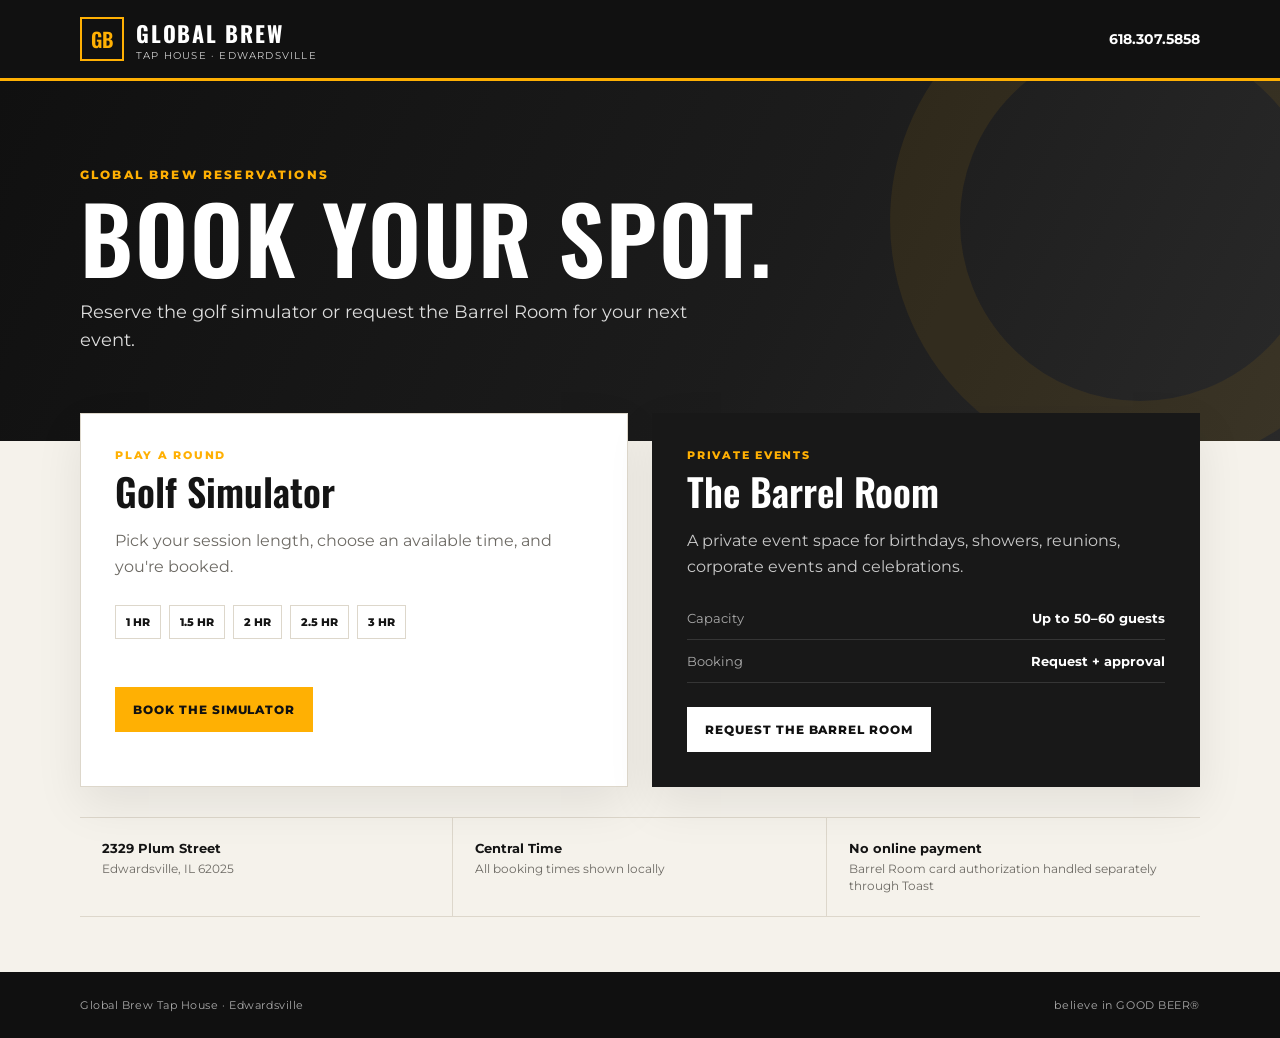
==== index.html @ b10c0482 "Add files via upload" ====
<!doctype html>
<html lang="en">
<head>
  <meta charset="utf-8" />
  <meta name="viewport" content="width=device-width,initial-scale=1" />
  <title>Reservations | Global Brew Tap House</title>
  <meta name="description" content="Book the Global Brew golf simulator or request the Barrel Room for your next event." />
  <link rel="preconnect" href="https://fonts.googleapis.com">
  <link rel="preconnect" href="https://fonts.gstatic.com" crossorigin>
  <link href="https://fonts.googleapis.com/css2?family=Montserrat:wght@500;600;700;800&family=Oswald:wght@500;600&display=swap" rel="stylesheet">
  <link rel="stylesheet" href="styles.css" />
</head>
<body>
  <header class="site-header standalone-only">
    <div class="wrap header-inner">
      <a class="brand" href="#" aria-label="Global Brew Reservations">
        <span class="brand-mark">GB</span>
        <span><strong>GLOBAL BREW</strong><small>TAP HOUSE · EDWARDSVILLE</small></span>
      </a>
      <a class="call" href="tel:+16183075858">618.307.5858</a>
    </div>
  </header>

  <main>
    <section class="hero standalone-only">
      <div class="wrap hero-inner">
        <p class="eyebrow">GLOBAL BREW RESERVATIONS</p>
        <h1>BOOK YOUR SPOT.</h1>
        <p>Reserve the golf simulator or request the Barrel Room for your next event.</p>
      </div>
    </section>

    <section class="wrap service-grid standalone-only" aria-label="Reservation options">
      <article class="service-card">
        <div class="service-kicker">PLAY A ROUND</div>
        <h2>Golf Simulator</h2>
        <p>Pick your session length, choose an available time, and you're booked.</p>
        <div class="chips">
          <span>1 HR</span><span>1.5 HR</span><span>2 HR</span><span>2.5 HR</span><span>3 HR</span>
        </div>
        <button class="btn primary" data-open="simulator">Book the Simulator</button>
      </article>

      <article class="service-card dark-card">
        <div class="service-kicker">PRIVATE EVENTS</div>
        <h2>The Barrel Room</h2>
        <p>A private event space for birthdays, showers, reunions, corporate events and celebrations.</p>
        <div class="detail-row"><span>Capacity</span><strong>Up to 50–60 guests</strong></div>
        <div class="detail-row"><span>Booking</span><strong>Request + approval</strong></div>
        <button class="btn light" data-open="barrel">Request the Barrel Room</button>
      </article>
    </section>

    <section id="embeddedBooking" class="embed-shell" hidden>
      <div id="embeddedContent" class="embedded-content"></div>
    </section>

    <section class="wrap trust-strip standalone-only">
      <div><strong>2329 Plum Street</strong><span>Edwardsville, IL 62025</span></div>
      <div><strong>Central Time</strong><span>All booking times shown locally</span></div>
      <div><strong>No online payment</strong><span>Barrel Room card authorization handled separately through Toast</span></div>
    </section>
  </main>

  <dialog id="bookingDialog">
    <form method="dialog" class="dialog-shell" id="bookingForm">
      <button class="dialog-close" value="cancel" aria-label="Close">×</button>
      <div id="stepContent"></div>
    </form>
  </dialog>

  <footer class="standalone-only">
    <div class="wrap footer-inner">
      <span>Global Brew Tap House · Edwardsville</span>
      <span>believe in GOOD BEER®</span>
    </div>
  </footer>

  <script src="config.js"></script>
  <script src="app.js"></script>
</body>
</html>
---- styles.css ----
:root{--gold:#ffb003;--ink:#141414;--paper:#f5f2eb;--muted:#6d6a64;--line:#ddd7cb;--white:#fff}
*{box-sizing:border-box} body{margin:0;background:var(--paper);color:var(--ink);font-family:Montserrat,Arial,sans-serif}.wrap{width:min(1120px,calc(100% - 36px));margin:auto}
.site-header{background:#111;color:#fff;border-bottom:3px solid var(--gold)}.header-inner{min-height:78px;display:flex;align-items:center;justify-content:space-between;gap:20px}.brand{color:#fff;text-decoration:none;display:flex;gap:12px;align-items:center}.brand-mark{width:44px;height:44px;display:grid;place-items:center;border:2px solid var(--gold);font-family:Oswald,sans-serif;font-weight:600;color:var(--gold);font-size:20px}.brand strong{display:block;font-family:Oswald,sans-serif;letter-spacing:.08em;font-size:22px}.brand small{display:block;font-size:10px;letter-spacing:.12em;color:#cfcfcf}.call{color:#fff;text-decoration:none;font-weight:700;font-size:14px}
.hero{background:linear-gradient(115deg,#101010 0%,#1c1c1c 60%,#292929 100%);color:#fff;padding:74px 0 68px;position:relative;overflow:hidden}.hero:after{content:"";position:absolute;width:360px;height:360px;border:70px solid rgba(255,176,3,.08);border-radius:50%;right:-110px;top:-110px}.eyebrow{color:var(--gold);font-weight:800;letter-spacing:.18em;font-size:12px}.hero h1{font:600 clamp(50px,9vw,92px)/.93 Oswald,sans-serif;margin:12px 0 18px;letter-spacing:.02em}.hero p:last-child{font-size:18px;max-width:650px;color:#ddd;line-height:1.6}
.service-grid{display:grid;grid-template-columns:1fr 1fr;gap:24px;margin-top:-28px;position:relative;z-index:3}.service-card{background:#fff;padding:34px;border:1px solid var(--line);box-shadow:0 18px 45px rgba(0,0,0,.08)}.dark-card{background:#181818;color:#fff;border-color:#181818}.service-kicker{font-weight:800;color:var(--gold);letter-spacing:.16em;font-size:11px}.service-card h2{font:600 38px/1.05 Oswald,sans-serif;margin:10px 0 15px}.service-card p{color:var(--muted);line-height:1.65}.dark-card p{color:#c9c9c9}.chips{display:flex;gap:8px;flex-wrap:wrap;margin:24px 0}.chips span{font-size:11px;font-weight:800;padding:9px 10px;border:1px solid var(--line)}.detail-row{display:flex;justify-content:space-between;gap:20px;padding:13px 0;border-bottom:1px solid #353535;font-size:13px}.detail-row span{color:#aaa}.btn{border:0;padding:15px 18px;font:800 12px Montserrat,sans-serif;letter-spacing:.08em;text-transform:uppercase;cursor:pointer;margin-top:24px}.primary{background:var(--gold);color:#111}.light{background:#fff;color:#111}.btn:disabled{opacity:.5;cursor:not-allowed}.trust-strip{margin-top:30px;margin-bottom:55px;border-top:1px solid var(--line);border-bottom:1px solid var(--line);display:grid;grid-template-columns:repeat(3,1fr);gap:0}.trust-strip div{padding:22px;border-right:1px solid var(--line)}.trust-strip div:last-child{border-right:0}.trust-strip strong,.trust-strip span{display:block}.trust-strip strong{font-size:13px}.trust-strip span{font-size:12px;color:var(--muted);margin-top:5px;line-height:1.4}
footer{background:#101010;color:#aaa;padding:26px 0}.footer-inner{display:flex;justify-content:space-between;gap:20px;font-size:11px;letter-spacing:.05em}
dialog{border:0;padding:0;width:min(680px,calc(100% - 24px));background:transparent}dialog::backdrop{background:rgba(0,0,0,.72)}.dialog-shell{position:relative;background:#fff;padding:34px;box-shadow:0 30px 100px rgba(0,0,0,.35)}.dialog-close{position:absolute;right:14px;top:10px;border:0;background:transparent;font-size:30px;cursor:pointer}.step-label{color:#a16f00;font-weight:800;letter-spacing:.14em;font-size:11px}.dialog-shell h3{font:600 36px/1.05 Oswald,sans-serif;margin:8px 0 10px}.dialog-shell .intro{color:var(--muted);line-height:1.55}.field-grid{display:grid;grid-template-columns:1fr 1fr;gap:14px}.field{margin-top:16px}.field.full{grid-column:1/-1}.field label{display:block;font-size:11px;font-weight:800;margin-bottom:7px;text-transform:uppercase;letter-spacing:.06em}.field input,.field select,.field textarea{width:100%;padding:13px;border:1px solid #cfc9bd;font:500 14px Montserrat,sans-serif;background:#fff}.field textarea{min-height:95px;resize:vertical}.duration-grid,.time-grid{display:grid;grid-template-columns:repeat(5,1fr);gap:8px;margin:18px 0}.choice{border:1px solid #ccc;background:#fff;padding:12px 8px;font-weight:800;cursor:pointer}.choice.active{background:#111;color:#fff;border-color:#111}.time-grid{grid-template-columns:repeat(4,1fr)}.time-grid .choice.unavailable{opacity:.35;text-decoration:line-through;cursor:not-allowed}.notice{background:#f6f2e7;border-left:4px solid var(--gold);padding:13px 15px;font-size:12px;line-height:1.5;margin:18px 0}.actions{display:flex;justify-content:space-between;gap:10px;margin-top:22px}.secondary{background:#ece9e2;color:#111}.success{padding:25px 0}.success .check{width:56px;height:56px;border-radius:50%;background:var(--gold);display:grid;place-items:center;font-size:28px;font-weight:800;margin-bottom:18px}.small{font-size:12px;color:var(--muted);line-height:1.5}
@media(max-width:760px){.service-grid{grid-template-columns:1fr}.trust-strip{grid-template-columns:1fr}.trust-strip div{border-right:0;border-bottom:1px solid var(--line)}.trust-strip div:last-child{border-bottom:0}.field-grid{grid-template-columns:1fr}.duration-grid{grid-template-columns:repeat(2,1fr)}.time-grid{grid-template-columns:repeat(2,1fr)}.footer-inner{flex-direction:column}.call{display:none}.hero{padding-top:55px}.service-card{padding:26px}}
/* Embedded FlavorPlate mode */
.embed-shell{width:100%;margin:0;background:#fff}.embedded-content{width:100%}.booking-panel{background:#fff;padding:28px;border:1px solid var(--line)}body.embedded{background:#fff}body.embedded .embed-shell{display:block}body.embedded .booking-panel{border:0;padding:18px 8px 24px}body.embedded .dialog-shell{box-shadow:none}.demo-banner{margin:16px 0 0;background:#fff3cd;border:1px solid #eed68b;padding:10px 12px;font-size:11px;font-weight:800;letter-spacing:.04em}.notice.error{border-left-color:#a93535;background:#fbefef}.policy{display:flex;align-items:flex-start;gap:8px;margin-top:18px;font-size:12px;line-height:1.5;color:var(--muted)}.policy input{margin-top:3px}.actions.end{justify-content:flex-end}.loading{padding:14px 0}.full-row{grid-column:1/-1}
@media(max-width:560px){body.embedded .booking-panel{padding:12px 2px 20px}.dialog-shell h3,.booking-panel h3{font-size:31px}.duration-grid{grid-template-columns:repeat(2,1fr)}.duration-grid .choice:last-child{grid-column:1/-1}.time-grid{grid-template-columns:repeat(2,1fr)}.actions{flex-direction:column-reverse}.actions .btn{width:100%;margin-top:6px}}

/* v3: two-simulator availability matrix */
.availability-help{margin-top:-4px;margin-bottom:12px}.availability-grid{display:grid;gap:8px}.availability-head,.availability-row{display:grid;grid-template-columns:minmax(70px,.65fr) 1fr 1fr;gap:8px;align-items:center}.availability-head{font-size:.75rem;font-weight:800;text-transform:uppercase;letter-spacing:.04em;color:#6d6d6d;padding:0 4px}.availability-time{font-weight:800;padding:10px 4px}.sim-slot{width:100%;min-height:44px}.sim-slot.unavailable{opacity:.45;cursor:not-allowed;background:#eee!important;color:#777!important;border-color:#ddd!important}@media(max-width:520px){.availability-head,.availability-row{grid-template-columns:66px 1fr 1fr;gap:5px}.availability-head{font-size:.65rem}.availability-time{font-size:.9rem}.sim-slot{font-size:.8rem;padding:10px 6px}}
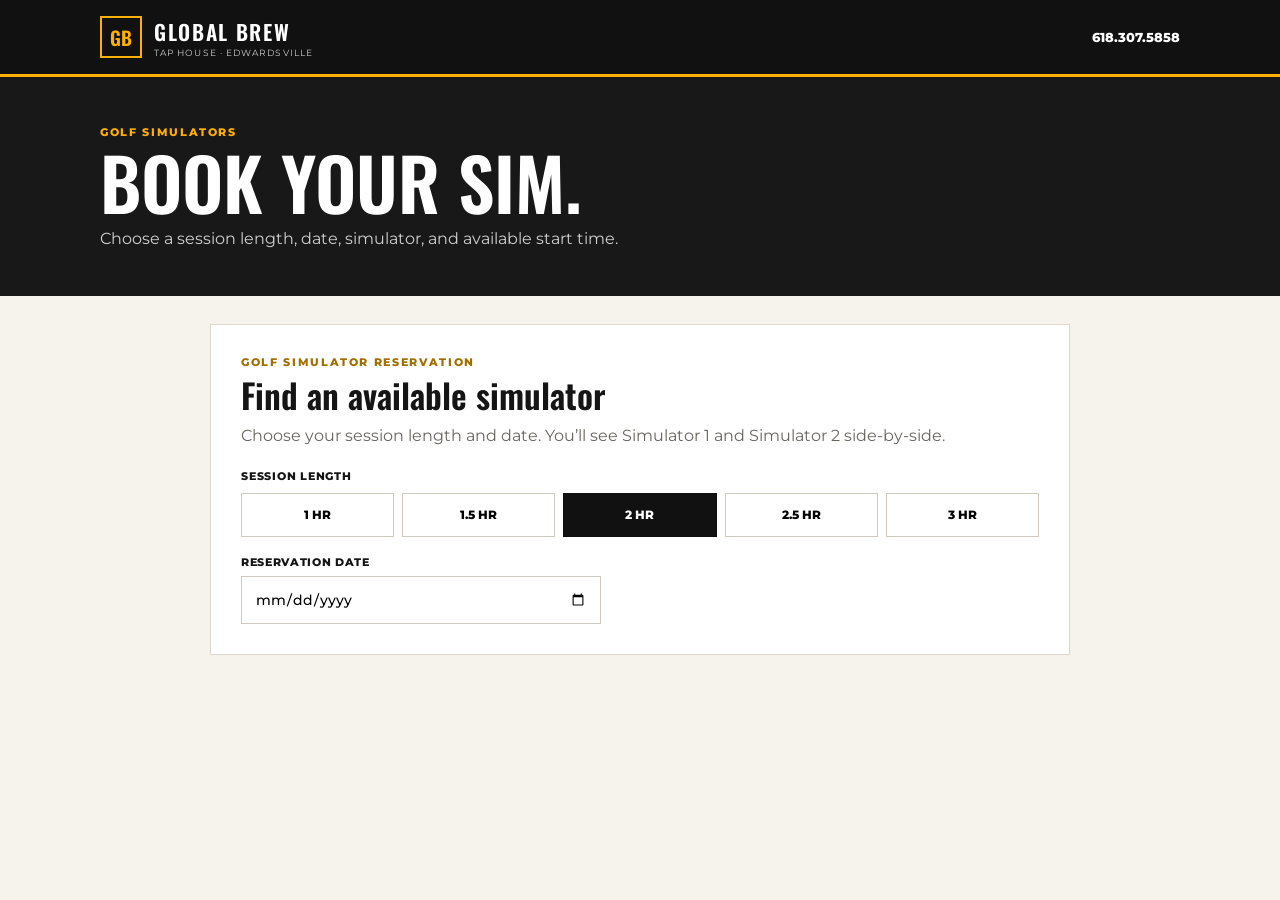
==== commit 3786b4fd: "Add files via upload" ====
--- a/index.html
+++ b/index.html
@@ -3,79 +3,24 @@
 <head>
   <meta charset="utf-8" />
   <meta name="viewport" content="width=device-width,initial-scale=1" />
-  <title>Reservations | Global Brew Tap House</title>
-  <meta name="description" content="Book the Global Brew golf simulator or request the Barrel Room for your next event." />
+  <title>Golf Simulator Reservations | Global Brew Tap House</title>
+  <meta name="description" content="Book Golf Simulator 1 or Golf Simulator 2 at Global Brew Tap House in Edwardsville." />
   <link rel="preconnect" href="https://fonts.googleapis.com">
   <link rel="preconnect" href="https://fonts.gstatic.com" crossorigin>
   <link href="https://fonts.googleapis.com/css2?family=Montserrat:wght@500;600;700;800&family=Oswald:wght@500;600&display=swap" rel="stylesheet">
   <link rel="stylesheet" href="styles.css" />
 </head>
-<body>
+<body data-service="simulator">
   <header class="site-header standalone-only">
     <div class="wrap header-inner">
-      <a class="brand" href="#" aria-label="Global Brew Reservations">
-        <span class="brand-mark">GB</span>
-        <span><strong>GLOBAL BREW</strong><small>TAP HOUSE · EDWARDSVILLE</small></span>
-      </a>
+      <div class="brand"><span class="brand-mark">GB</span><span><strong>GLOBAL BREW</strong><small>TAP HOUSE · EDWARDSVILLE</small></span></div>
       <a class="call" href="tel:+16183075858">618.307.5858</a>
     </div>
   </header>
-
-  <main>
-    <section class="hero standalone-only">
-      <div class="wrap hero-inner">
-        <p class="eyebrow">GLOBAL BREW RESERVATIONS</p>
-        <h1>BOOK YOUR SPOT.</h1>
-        <p>Reserve the golf simulator or request the Barrel Room for your next event.</p>
-      </div>
-    </section>
-
-    <section class="wrap service-grid standalone-only" aria-label="Reservation options">
-      <article class="service-card">
-        <div class="service-kicker">PLAY A ROUND</div>
-        <h2>Golf Simulator</h2>
-        <p>Pick your session length, choose an available time, and you're booked.</p>
-        <div class="chips">
-          <span>1 HR</span><span>1.5 HR</span><span>2 HR</span><span>2.5 HR</span><span>3 HR</span>
-        </div>
-        <button class="btn primary" data-open="simulator">Book the Simulator</button>
-      </article>
-
-      <article class="service-card dark-card">
-        <div class="service-kicker">PRIVATE EVENTS</div>
-        <h2>The Barrel Room</h2>
-        <p>A private event space for birthdays, showers, reunions, corporate events and celebrations.</p>
-        <div class="detail-row"><span>Capacity</span><strong>Up to 50–60 guests</strong></div>
-        <div class="detail-row"><span>Booking</span><strong>Request + approval</strong></div>
-        <button class="btn light" data-open="barrel">Request the Barrel Room</button>
-      </article>
-    </section>
-
-    <section id="embeddedBooking" class="embed-shell" hidden>
-      <div id="embeddedContent" class="embedded-content"></div>
-    </section>
-
-    <section class="wrap trust-strip standalone-only">
-      <div><strong>2329 Plum Street</strong><span>Edwardsville, IL 62025</span></div>
-      <div><strong>Central Time</strong><span>All booking times shown locally</span></div>
-      <div><strong>No online payment</strong><span>Barrel Room card authorization handled separately through Toast</span></div>
-    </section>
+  <main class="booking-page">
+    <section class="standalone-only mini-hero"><div class="wrap"><p class="eyebrow">GOLF SIMULATORS</p><h1>BOOK YOUR SIM.</h1><p>Choose a session length, date, simulator, and available start time.</p></div></section>
+    <section class="booking-wrap"><div id="bookingRoot" class="booking-root" aria-live="polite"></div></section>
   </main>
-
-  <dialog id="bookingDialog">
-    <form method="dialog" class="dialog-shell" id="bookingForm">
-      <button class="dialog-close" value="cancel" aria-label="Close">×</button>
-      <div id="stepContent"></div>
-    </form>
-  </dialog>
-
-  <footer class="standalone-only">
-    <div class="wrap footer-inner">
-      <span>Global Brew Tap House · Edwardsville</span>
-      <span>believe in GOOD BEER®</span>
-    </div>
-  </footer>
-
   <script src="config.js"></script>
   <script src="app.js"></script>
 </body>
--- a/styles.css
+++ b/styles.css
@@ -1,14 +1,4 @@
-:root{--gold:#ffb003;--ink:#141414;--paper:#f5f2eb;--muted:#6d6a64;--line:#ddd7cb;--white:#fff}
-*{box-sizing:border-box} body{margin:0;background:var(--paper);color:var(--ink);font-family:Montserrat,Arial,sans-serif}.wrap{width:min(1120px,calc(100% - 36px));margin:auto}
-.site-header{background:#111;color:#fff;border-bottom:3px solid var(--gold)}.header-inner{min-height:78px;display:flex;align-items:center;justify-content:space-between;gap:20px}.brand{color:#fff;text-decoration:none;display:flex;gap:12px;align-items:center}.brand-mark{width:44px;height:44px;display:grid;place-items:center;border:2px solid var(--gold);font-family:Oswald,sans-serif;font-weight:600;color:var(--gold);font-size:20px}.brand strong{display:block;font-family:Oswald,sans-serif;letter-spacing:.08em;font-size:22px}.brand small{display:block;font-size:10px;letter-spacing:.12em;color:#cfcfcf}.call{color:#fff;text-decoration:none;font-weight:700;font-size:14px}
-.hero{background:linear-gradient(115deg,#101010 0%,#1c1c1c 60%,#292929 100%);color:#fff;padding:74px 0 68px;position:relative;overflow:hidden}.hero:after{content:"";position:absolute;width:360px;height:360px;border:70px solid rgba(255,176,3,.08);border-radius:50%;right:-110px;top:-110px}.eyebrow{color:var(--gold);font-weight:800;letter-spacing:.18em;font-size:12px}.hero h1{font:600 clamp(50px,9vw,92px)/.93 Oswald,sans-serif;margin:12px 0 18px;letter-spacing:.02em}.hero p:last-child{font-size:18px;max-width:650px;color:#ddd;line-height:1.6}
-.service-grid{display:grid;grid-template-columns:1fr 1fr;gap:24px;margin-top:-28px;position:relative;z-index:3}.service-card{background:#fff;padding:34px;border:1px solid var(--line);box-shadow:0 18px 45px rgba(0,0,0,.08)}.dark-card{background:#181818;color:#fff;border-color:#181818}.service-kicker{font-weight:800;color:var(--gold);letter-spacing:.16em;font-size:11px}.service-card h2{font:600 38px/1.05 Oswald,sans-serif;margin:10px 0 15px}.service-card p{color:var(--muted);line-height:1.65}.dark-card p{color:#c9c9c9}.chips{display:flex;gap:8px;flex-wrap:wrap;margin:24px 0}.chips span{font-size:11px;font-weight:800;padding:9px 10px;border:1px solid var(--line)}.detail-row{display:flex;justify-content:space-between;gap:20px;padding:13px 0;border-bottom:1px solid #353535;font-size:13px}.detail-row span{color:#aaa}.btn{border:0;padding:15px 18px;font:800 12px Montserrat,sans-serif;letter-spacing:.08em;text-transform:uppercase;cursor:pointer;margin-top:24px}.primary{background:var(--gold);color:#111}.light{background:#fff;color:#111}.btn:disabled{opacity:.5;cursor:not-allowed}.trust-strip{margin-top:30px;margin-bottom:55px;border-top:1px solid var(--line);border-bottom:1px solid var(--line);display:grid;grid-template-columns:repeat(3,1fr);gap:0}.trust-strip div{padding:22px;border-right:1px solid var(--line)}.trust-strip div:last-child{border-right:0}.trust-strip strong,.trust-strip span{display:block}.trust-strip strong{font-size:13px}.trust-strip span{font-size:12px;color:var(--muted);margin-top:5px;line-height:1.4}
-footer{background:#101010;color:#aaa;padding:26px 0}.footer-inner{display:flex;justify-content:space-between;gap:20px;font-size:11px;letter-spacing:.05em}
-dialog{border:0;padding:0;width:min(680px,calc(100% - 24px));background:transparent}dialog::backdrop{background:rgba(0,0,0,.72)}.dialog-shell{position:relative;background:#fff;padding:34px;box-shadow:0 30px 100px rgba(0,0,0,.35)}.dialog-close{position:absolute;right:14px;top:10px;border:0;background:transparent;font-size:30px;cursor:pointer}.step-label{color:#a16f00;font-weight:800;letter-spacing:.14em;font-size:11px}.dialog-shell h3{font:600 36px/1.05 Oswald,sans-serif;margin:8px 0 10px}.dialog-shell .intro{color:var(--muted);line-height:1.55}.field-grid{display:grid;grid-template-columns:1fr 1fr;gap:14px}.field{margin-top:16px}.field.full{grid-column:1/-1}.field label{display:block;font-size:11px;font-weight:800;margin-bottom:7px;text-transform:uppercase;letter-spacing:.06em}.field input,.field select,.field textarea{width:100%;padding:13px;border:1px solid #cfc9bd;font:500 14px Montserrat,sans-serif;background:#fff}.field textarea{min-height:95px;resize:vertical}.duration-grid,.time-grid{display:grid;grid-template-columns:repeat(5,1fr);gap:8px;margin:18px 0}.choice{border:1px solid #ccc;background:#fff;padding:12px 8px;font-weight:800;cursor:pointer}.choice.active{background:#111;color:#fff;border-color:#111}.time-grid{grid-template-columns:repeat(4,1fr)}.time-grid .choice.unavailable{opacity:.35;text-decoration:line-through;cursor:not-allowed}.notice{background:#f6f2e7;border-left:4px solid var(--gold);padding:13px 15px;font-size:12px;line-height:1.5;margin:18px 0}.actions{display:flex;justify-content:space-between;gap:10px;margin-top:22px}.secondary{background:#ece9e2;color:#111}.success{padding:25px 0}.success .check{width:56px;height:56px;border-radius:50%;background:var(--gold);display:grid;place-items:center;font-size:28px;font-weight:800;margin-bottom:18px}.small{font-size:12px;color:var(--muted);line-height:1.5}
-@media(max-width:760px){.service-grid{grid-template-columns:1fr}.trust-strip{grid-template-columns:1fr}.trust-strip div{border-right:0;border-bottom:1px solid var(--line)}.trust-strip div:last-child{border-bottom:0}.field-grid{grid-template-columns:1fr}.duration-grid{grid-template-columns:repeat(2,1fr)}.time-grid{grid-template-columns:repeat(2,1fr)}.footer-inner{flex-direction:column}.call{display:none}.hero{padding-top:55px}.service-card{padding:26px}}
-/* Embedded FlavorPlate mode */
-.embed-shell{width:100%;margin:0;background:#fff}.embedded-content{width:100%}.booking-panel{background:#fff;padding:28px;border:1px solid var(--line)}body.embedded{background:#fff}body.embedded .embed-shell{display:block}body.embedded .booking-panel{border:0;padding:18px 8px 24px}body.embedded .dialog-shell{box-shadow:none}.demo-banner{margin:16px 0 0;background:#fff3cd;border:1px solid #eed68b;padding:10px 12px;font-size:11px;font-weight:800;letter-spacing:.04em}.notice.error{border-left-color:#a93535;background:#fbefef}.policy{display:flex;align-items:flex-start;gap:8px;margin-top:18px;font-size:12px;line-height:1.5;color:var(--muted)}.policy input{margin-top:3px}.actions.end{justify-content:flex-end}.loading{padding:14px 0}.full-row{grid-column:1/-1}
-@media(max-width:560px){body.embedded .booking-panel{padding:12px 2px 20px}.dialog-shell h3,.booking-panel h3{font-size:31px}.duration-grid{grid-template-columns:repeat(2,1fr)}.duration-grid .choice:last-child{grid-column:1/-1}.time-grid{grid-template-columns:repeat(2,1fr)}.actions{flex-direction:column-reverse}.actions .btn{width:100%;margin-top:6px}}
-
-/* v3: two-simulator availability matrix */
-.availability-help{margin-top:-4px;margin-bottom:12px}.availability-grid{display:grid;gap:8px}.availability-head,.availability-row{display:grid;grid-template-columns:minmax(70px,.65fr) 1fr 1fr;gap:8px;align-items:center}.availability-head{font-size:.75rem;font-weight:800;text-transform:uppercase;letter-spacing:.04em;color:#6d6d6d;padding:0 4px}.availability-time{font-weight:800;padding:10px 4px}.sim-slot{width:100%;min-height:44px}.sim-slot.unavailable{opacity:.45;cursor:not-allowed;background:#eee!important;color:#777!important;border-color:#ddd!important}@media(max-width:520px){.availability-head,.availability-row{grid-template-columns:66px 1fr 1fr;gap:5px}.availability-head{font-size:.65rem}.availability-time{font-size:.9rem}.sim-slot{font-size:.8rem;padding:10px 6px}}
+:root{--gold:#ffb003;--ink:#151515;--muted:#69655f;--line:#ded8ce;--paper:#f6f3ed;--white:#fff}
+*{box-sizing:border-box}body{margin:0;background:var(--paper);color:var(--ink);font-family:Montserrat,Arial,sans-serif}.wrap{width:min(1080px,calc(100% - 34px));margin:auto}.site-header{background:#111;color:#fff;border-bottom:3px solid var(--gold)}.header-inner{min-height:74px;display:flex;align-items:center;justify-content:space-between;gap:20px}.brand{display:flex;gap:12px;align-items:center}.brand-mark{width:42px;height:42px;display:grid;place-items:center;border:2px solid var(--gold);font:600 19px Oswald,sans-serif;color:var(--gold)}.brand strong{display:block;font:600 21px Oswald,sans-serif;letter-spacing:.08em}.brand small{display:block;font-size:9px;letter-spacing:.12em;color:#cacaca}.call{color:#fff;text-decoration:none;font-size:13px;font-weight:800}.mini-hero{background:#181818;color:#fff;padding:48px 0}.eyebrow,.step-label{color:#a16f00;font-weight:800;letter-spacing:.15em;font-size:11px}.mini-hero .eyebrow{color:var(--gold)}.mini-hero h1{font:600 clamp(42px,7vw,72px)/.95 Oswald,sans-serif;margin:9px 0 13px}.mini-hero p{margin:0;color:#d0d0d0}.booking-wrap{width:min(860px,calc(100% - 28px));margin:28px auto 50px}.booking-panel{background:#fff;border:1px solid var(--line);padding:30px}.booking-panel h2{font:600 34px/1.05 Oswald,sans-serif;margin:8px 0 10px}.intro{color:var(--muted);line-height:1.6;margin:0 0 20px}.section-label{font-size:11px;font-weight:800;text-transform:uppercase;letter-spacing:.07em;margin-top:20px}.duration-grid{display:grid;grid-template-columns:repeat(5,1fr);gap:8px;margin:10px 0 18px}.choice{border:1px solid #cfc9bf;background:#fff;padding:12px 8px;min-height:44px;font:800 12px Montserrat,sans-serif;cursor:pointer}.choice.active{background:#111;color:#fff;border-color:#111}.field-grid{display:grid;grid-template-columns:1fr 1fr;gap:14px}.field{margin-top:16px}.field.full{grid-column:1/-1}.field label{display:block;font-size:11px;font-weight:800;margin-bottom:7px;text-transform:uppercase;letter-spacing:.06em}.field input,.field select,.field textarea{width:100%;padding:13px;border:1px solid #cfc9bf;background:#fff;font:500 14px Montserrat,sans-serif}.field textarea{min-height:100px;resize:vertical}.date-field{max-width:360px}.availability-block{margin-top:22px}.availability-help{margin:-2px 0 12px}.availability-grid{display:grid;gap:7px}.availability-head,.availability-row{display:grid;grid-template-columns:85px 1fr 1fr;gap:8px;align-items:center}.availability-head{font-size:11px;font-weight:800;text-transform:uppercase;color:#777;padding:0 4px}.availability-time{font-weight:800;padding:10px 4px}.sim-slot{width:100%}.sim-slot.unavailable{opacity:.45;cursor:not-allowed;background:#eee;color:#777;border-color:#ddd}.selection-summary{margin:22px 0 4px;background:#f7f1e3;border-left:4px solid var(--gold);padding:14px 16px}.selection-summary span,.selection-summary strong,.selection-summary small{display:block}.selection-summary span{font-size:11px;font-weight:800;text-transform:uppercase;letter-spacing:.06em}.selection-summary strong{margin-top:5px}.selection-summary small{margin-top:4px;color:var(--muted)}.policy{display:flex;gap:8px;align-items:flex-start;margin-top:18px;color:var(--muted);font-size:12px;line-height:1.5}.policy input{margin-top:3px}.actions{display:flex;justify-content:flex-end;margin-top:22px}.btn{border:0;padding:15px 19px;background:var(--gold);color:#111;font:800 12px Montserrat,sans-serif;text-transform:uppercase;letter-spacing:.07em;cursor:pointer}.btn:disabled{opacity:.5;cursor:not-allowed}.notice{margin-top:20px;background:#f7f1e3;border-left:4px solid var(--gold);padding:14px 16px;font-size:12px;line-height:1.55}.notice.error{background:#fbefef;border-left-color:#a93535}.small{font-size:12px;color:var(--muted);line-height:1.5}.loading{padding:12px 0}.success{padding-top:38px;padding-bottom:38px}.check{width:54px;height:54px;border-radius:50%;display:grid;place-items:center;background:var(--gold);font-size:26px;font-weight:800;margin-bottom:17px}.empty{grid-column:1/-1;padding:12px 0}
+body.embedded{background:#fff}body.embedded .booking-wrap{width:100%;margin:0}body.embedded .booking-panel{border:0;padding:18px 4px 24px}
+@media(max-width:650px){.field-grid{grid-template-columns:1fr}.duration-grid{grid-template-columns:repeat(2,1fr)}.duration-grid .choice:last-child{grid-column:1/-1}.availability-head,.availability-row{grid-template-columns:64px 1fr 1fr;gap:5px}.availability-head{font-size:9px}.availability-time{font-size:13px}.sim-slot{font-size:11px;padding:10px 4px}.booking-panel{padding:22px}.booking-panel h2{font-size:30px}.call{display:none}}
